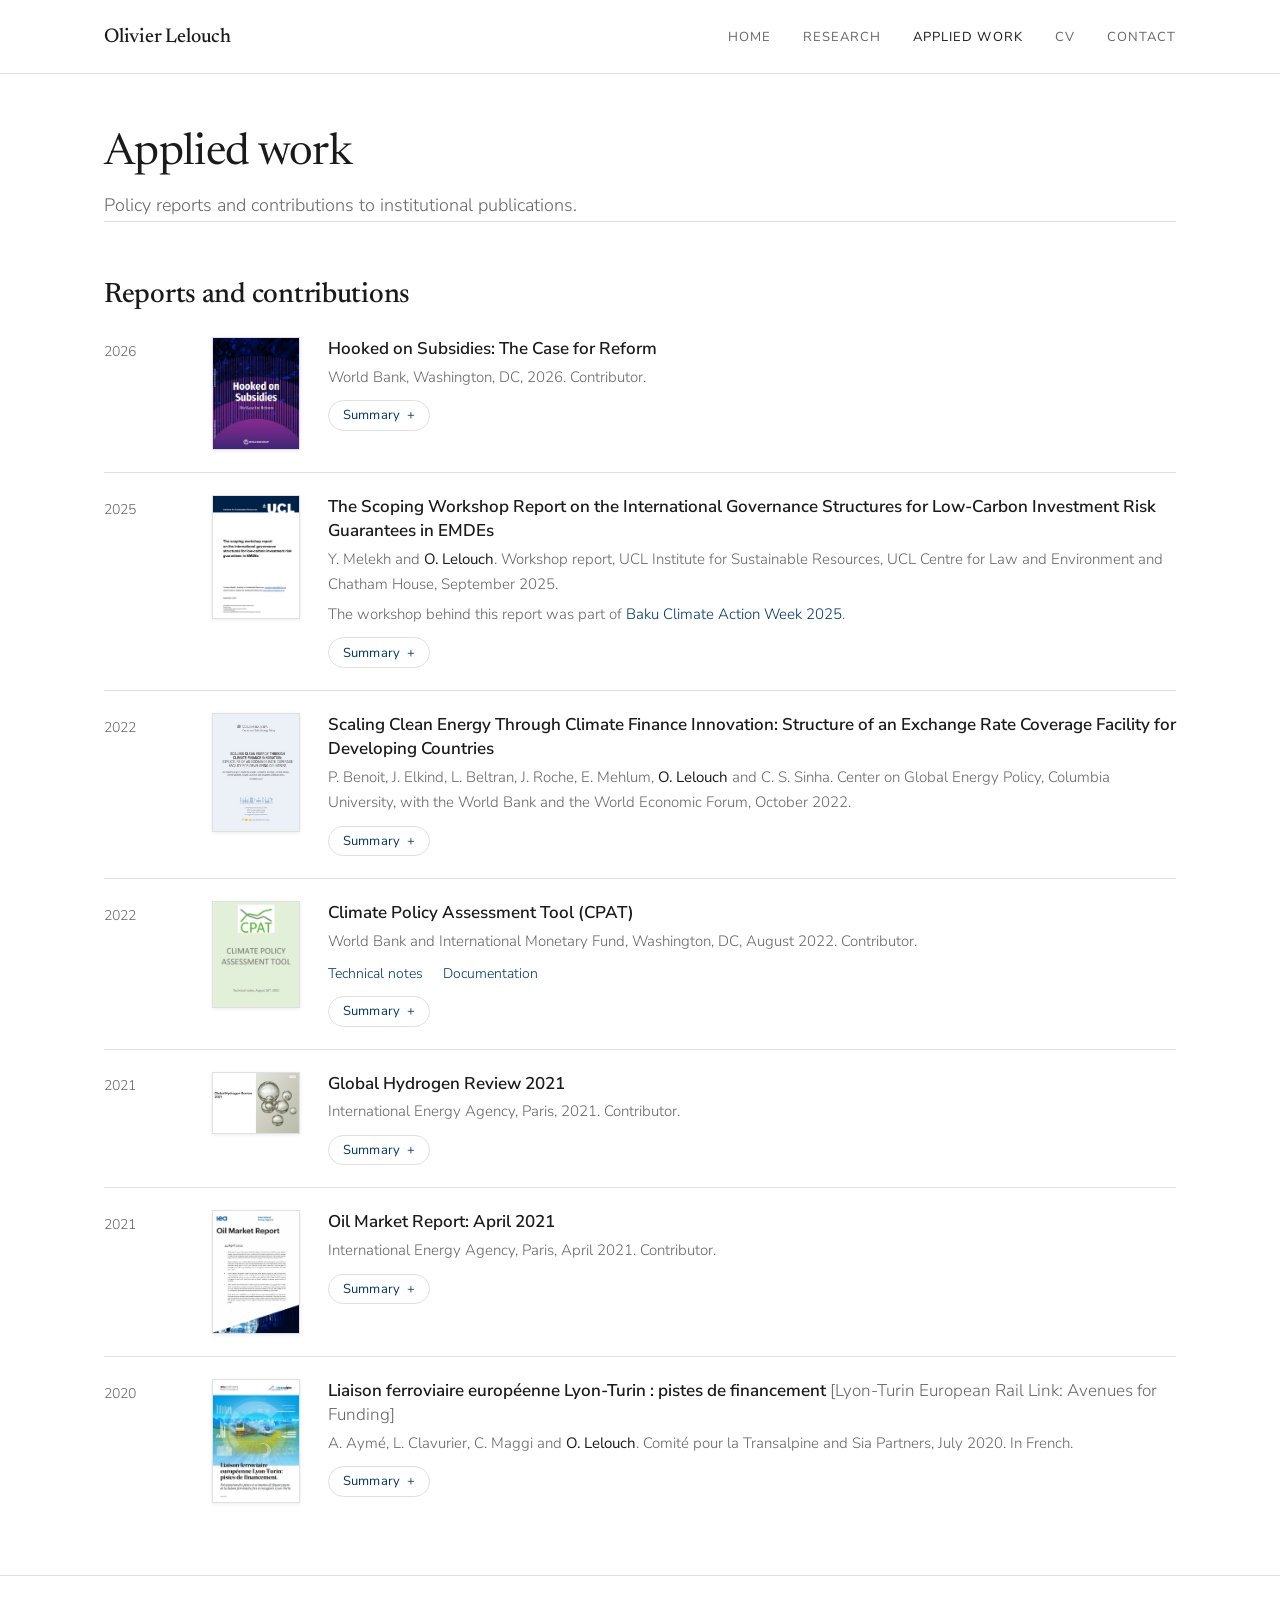
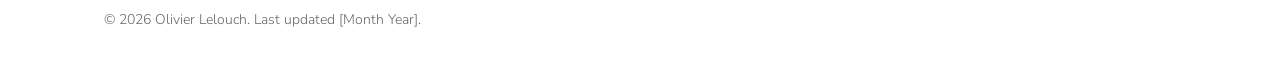
==== applied-work.html @ 40e65eb9 "Point CPAT entry to IMF page and credit World Bank and IMF Co-Authored-By: Claude Opus 5.5 (1M conte" ====
<!doctype html>
<html lang="en">
<head>
<meta charset="utf-8">
<meta name="viewport" content="width=device-width, initial-scale=1">
<title>Applied work, Olivier Lelouch</title>
<meta name="description" content="Olivier Lelouch, economist. Applied work: policy reports and contributions to institutional publications.">
<link rel="preconnect" href="https://fonts.googleapis.com">
<link rel="preconnect" href="https://fonts.gstatic.com" crossorigin>
<link rel="stylesheet" href="https://fonts.googleapis.com/css2?family=Nunito+Sans:wght@300;400;600&family=Newsreader:opsz,wght@6..72,400;6..72,500&display=swap">
<link rel="stylesheet" href="style.css">
</head>
<body class="wide">

<div class="nav-sentinel"></div>
<header class="nav">
  <div class="frame">
    <a class="wordmark" href="index.html">Olivier Lelouch</a>
    <nav aria-label="Main">
      <a href="index.html">Home</a>
      <a href="research.html">Research</a>
      <a href="applied-work.html" aria-current="page">Applied work</a>
      <a href="cv.html">CV</a>
      <a href="index.html#contact">Contact</a>
    </nav>
  </div>
</header>

<main>
  <div class="frame">
    <div class="page-head col">
      <h1>Applied work</h1>
      <p class="lede">Policy reports and contributions to institutional publications.</p>
    </div>

    <section class="block">
      <div class="col">
        <h2>Reports and contributions</h2>
        <ul class="pubs with-covers">
          <li>
            <span class="pub-year">2026</span>
            <a class="pub-cover" href="https://documents1.worldbank.org/curated/en/099032626103039700/pdf/P181180-e35c998f-b657-49c8-843a-c7e319f81106.pdf" target="_blank" rel="noopener" tabindex="-1" aria-hidden="true"><img src="assets/covers/wb-subsidies-2026.jpg" alt="" loading="lazy"></a>
            <div class="pub-body">
              <h3><a href="https://documents1.worldbank.org/curated/en/099032626103039700/pdf/P181180-e35c998f-b657-49c8-843a-c7e319f81106.pdf" target="_blank" rel="noopener">Hooked on Subsidies: The Case for Reform</a></h3>
              <p class="pub-meta">World Bank, Washington, DC, 2026. Contributor.</p>
              <details class="pub-more"><summary>Summary</summary><p class="pub-summary">Shows that emerging market and developing economies spend heavily on subsidies, often more than on health and education combined, while most subsidies miss their intended objectives. It argues that full accounting of subsidies, systematic cost-benefit assessment and attention to the political economy of reform can free up fiscal space and improve outcomes through better targeting and design.</p></details>
            </div>
          </li>
          <li>
            <span class="pub-year">2025</span>
            <a class="pub-cover" href="https://www.ucl.ac.uk/bartlett/sites/bartlett/files/2025-09/Scoping%20workshop%20report%20-%20low%20carbon%20guarantees%20in%20EMDEs%202.0%20copy.pdf" target="_blank" rel="noopener" tabindex="-1" aria-hidden="true"><img src="assets/covers/ucl-guarantees-2025.jpg" alt="" loading="lazy"></a>
            <div class="pub-body">
              <h3><a href="https://www.ucl.ac.uk/bartlett/sites/bartlett/files/2025-09/Scoping%20workshop%20report%20-%20low%20carbon%20guarantees%20in%20EMDEs%202.0%20copy.pdf" target="_blank" rel="noopener">The Scoping Workshop Report on the International Governance Structures for Low-Carbon Investment Risk Guarantees in EMDEs</a></h3>
              <p class="pub-meta">Y. Melekh and <span class="me">O. Lelouch</span>. Workshop report, UCL Institute for Sustainable Resources, UCL Centre for Law and Environment and Chatham House, September 2025.</p>
              <p class="pub-meta">The workshop behind this report was part of <a href="https://bakuclimateactionweek.org/event-details/day-3-3-thematic-high-level-roundtables/" target="_blank" rel="noopener">Baku Climate Action Week 2025</a>.</p>
              <details class="pub-more"><summary>Summary</summary><p class="pub-summary">Draws on a scoping workshop to examine how risk guarantees could scale up low-carbon investment in emerging and developing economies. It finds that their effectiveness depends less on financial engineering than on governance: regulatory fragmentation, supervisory practice and geopolitical constraints. It closes with open research questions, including how guarantees could become a liquid asset class that mobilises private capital rather than only protecting investors.</p></details>
            </div>
          </li>
          <li>
            <span class="pub-year">2022</span>
            <a class="pub-cover" href="https://www.energypolicy.columbia.edu/wp-content/uploads/2022/10/ECRF_111022.pdf" target="_blank" rel="noopener" tabindex="-1" aria-hidden="true"><img src="assets/covers/cgep-ercf-2022.jpg" alt="" loading="lazy"></a>
            <div class="pub-body">
              <h3><a href="https://www.energypolicy.columbia.edu/wp-content/uploads/2022/10/ECRF_111022.pdf" target="_blank" rel="noopener">Scaling Clean Energy Through Climate Finance Innovation: Structure of an Exchange Rate Coverage Facility for Developing Countries</a></h3>
              <p class="pub-meta">P. Benoit, J. Elkind, L. Beltran, J. Roche, E. Mehlum, <span class="me">O. Lelouch</span> and C. S. Sinha. Center on Global Energy Policy, Columbia University, with the World Bank and the World Economic Forum, October 2022.</p>
              <details class="pub-more"><summary>Summary</summary><p class="pub-summary">Proposes an Exchange Rate Coverage Facility that would guarantee international lenders against losses from local-currency depreciation, a major barrier to foreign finance for clean energy in developing countries. The facility would be funded by monetised carbon credits, multilateral development banks and philanthropic and private capital, lowering the cost of capital without adding to host governments&rsquo; fiscal burden.</p></details>
            </div>
          </li>
          <li>
            <span class="pub-year">2022</span>
            <a class="pub-cover" href="https://www.imf.org/en/topics/climate-change/cpat" target="_blank" rel="noopener" tabindex="-1" aria-hidden="true"><img src="assets/covers/cpat-2022.jpg" alt="" loading="lazy"></a>
            <div class="pub-body">
              <h3><a href="https://www.imf.org/en/topics/climate-change/cpat" target="_blank" rel="noopener">Climate Policy Assessment Tool (CPAT)</a></h3>
              <p class="pub-meta">World Bank and International Monetary Fund, Washington, DC, August 2022. Contributor.</p>
              <p class="pub-links"><a href="https://documents1.worldbank.org/curated/en/099062323105023013/pdf/P1703010ca4b8603e0886b06871f37b87b3.pdf" target="_blank" rel="noopener">Technical notes</a><a href="https://cpmodel.github.io/cpat_public/" target="_blank" rel="noopener">Documentation</a></p>
              <details class="pub-more"><summary>Summary</summary><p class="pub-summary">Documents the methodology of the Climate Policy Assessment Tool, a spreadsheet-based model covering more than 150 countries that estimates how carbon pricing, fossil fuel subsidy reform and related measures affect emissions, fiscal revenues and the wider economy. Beyond mitigation, it brings together the distributional effects on households, the health benefits of lower air pollution and transport co-benefits, so that policymakers can compare the trade-offs between policy options quickly.</p></details>
            </div>
          </li>
          <li>
            <span class="pub-year">2021</span>
            <a class="pub-cover" href="https://iea.blob.core.windows.net/assets/3a2ed84c-9ea0-458c-9421-d166a9510bc0/GlobalHydrogenReview2021.pdf" target="_blank" rel="noopener" tabindex="-1" aria-hidden="true"><img src="assets/covers/iea-hydrogen-2021.jpg" alt="" loading="lazy"></a>
            <div class="pub-body">
              <h3><a href="https://iea.blob.core.windows.net/assets/3a2ed84c-9ea0-458c-9421-d166a9510bc0/GlobalHydrogenReview2021.pdf" target="_blank" rel="noopener">Global Hydrogen Review 2021</a></h3>
              <p class="pub-meta">International Energy Agency, Paris, 2021. Contributor.</p>
              <details class="pub-more"><summary>Summary</summary><p class="pub-summary">The IEA&rsquo;s first annual review of hydrogen production, demand, policy and investment worldwide. It tracks progress against net-zero pathways and identifies the areas where policy action is most needed to accelerate deployment.</p></details>
            </div>
          </li>
          <li>
            <span class="pub-year">2021</span>
            <a class="pub-cover" href="https://iea.blob.core.windows.net/assets/94b50b76-3dea-4972-96d3-993b22ff6fc3/1.April_2021_Oil_Market_Report.pdf" target="_blank" rel="noopener" tabindex="-1" aria-hidden="true"><img src="assets/covers/iea-omr-2021-04.jpg" alt="" loading="lazy"></a>
            <div class="pub-body">
              <h3><a href="https://iea.blob.core.windows.net/assets/94b50b76-3dea-4972-96d3-993b22ff6fc3/1.April_2021_Oil_Market_Report.pdf" target="_blank" rel="noopener">Oil Market Report: April 2021</a></h3>
              <p class="pub-meta">International Energy Agency, Paris, April 2021. Contributor.</p>
              <details class="pub-more"><summary>Summary</summary><p class="pub-summary">The IEA&rsquo;s monthly assessment of global oil supply, demand, stocks and prices. This edition forecast a strong rebound in oil demand in 2021 as economies recovered from Covid-19, alongside the OPEC+ decision to raise output gradually.</p></details>
            </div>
          </li>
          <li>
            <span class="pub-year">2020</span>
            <a class="pub-cover" href="https://drive.google.com/file/d/1aZxIZb4jgpCKzFnvpOoNY2iLIz_jgbqg/view" target="_blank" rel="noopener" tabindex="-1" aria-hidden="true"><img src="assets/covers/lyon-turin-2020.jpg" alt="" loading="lazy"></a>
            <div class="pub-body">
              <h3><a href="https://drive.google.com/file/d/1aZxIZb4jgpCKzFnvpOoNY2iLIz_jgbqg/view" target="_blank" rel="noopener">Liaison ferroviaire europ&eacute;enne Lyon-Turin&nbsp;: pistes de financement</a> <span class="pub-trans">[Lyon-Turin European Rail Link: Avenues for Funding]</span></h3>
              <p class="pub-meta">A. Aym&eacute;, L. Clavurier, C. Maggi and <span class="me">O. Lelouch</span>. Comit&eacute; pour la Transalpine and Sia Partners, July 2020. In French.</p>
              <details class="pub-more"><summary>Summary</summary><p class="pub-summary">Makes the case for the Lyon-Turin freight and passenger rail link as a priority low-carbon infrastructure project for the post-Covid recovery, in line with the European Green Deal. It reviews the agreed and potential sources of funding: EU funds, contributions from the French state and local authorities, the Eurovignette directive and similar mechanisms, and borrowing from the European Investment Bank through loans or project bonds. From these it builds three financing scenarios, each limiting the call on the French state budget to around &euro;200 million a year, or &euro;4&ndash;6 billion in total.</p></details>
            </div>
          </li>
        </ul>
      </div>
    </section>
  </div>
</main>

<footer class="footer">
  <div class="frame">© 2026 Olivier Lelouch. Last updated [Month Year].</div>
</footer>

<script src="site.js"></script>
</body>
</html>
---- style.css ----
/* ── Tokens ── */
:root {
  --bg: #ffffff;
  --fg: #1a1a1a;
  --muted: #666666;
  --rule: #e0e0e0;
  --navy: #003863;
  --link: #003863;
  --serif: "Newsreader", Georgia, "Times New Roman", serif;
  --sans: "Nunito Sans", "Avenir Next", Avenir, "Helvetica Neue", Arial, sans-serif;
  color-scheme: light;
}

* { box-sizing: border-box; }
html {
  -webkit-text-size-adjust: 100%;
  scroll-behavior: smooth;
  /* keeps anchor targets clear of the sticky ribbon */
  scroll-padding-top: 6rem;
}
body {
  margin: 0;
  background: var(--bg);
  color: var(--fg);
  font-family: var(--sans);
  font-size: 1.0625rem;
  font-weight: 300;
  line-height: 1.7;
  -webkit-font-smoothing: antialiased;
}
a { color: var(--link); text-decoration: none; }
a:hover { text-decoration: underline; text-underline-offset: 2px; }
a:focus-visible { outline: 2px solid var(--link); outline-offset: 2px; }

/* Outer page frame and inner text column */
.frame { max-width: 71rem; margin: 0 auto; padding-inline: 2rem; }
.col { max-width: 50rem; }
/* Research and Policy lists use the full frame width */
.wide .col { max-width: none; }

/* ── Navigation ribbon ── */
.nav {
  position: sticky;
  top: 0;
  z-index: 20;
  background: var(--bg);
  border-bottom: 1px solid var(--rule);
  transition: box-shadow 0.3s ease;
}
.nav.scrolled { box-shadow: 0 2px 16px rgba(0, 0, 0, 0.09); }
/* sentinel sits above the ribbon; when it scrolls out, the shadow comes in */
.nav-sentinel { height: 1px; }
.nav .frame {
  display: flex;
  flex-wrap: wrap;
  align-items: center;
  justify-content: space-between;
  gap: 0.5rem 2rem;
  min-height: 4.5rem;
  padding-block: 1rem;
}
.wordmark {
  font-family: var(--serif);
  font-size: 1.25rem;
  font-weight: 500;
  color: var(--fg);
  letter-spacing: -0.01em;
}
.wordmark:hover { text-decoration: none; }
.nav nav {
  display: flex;
  flex-wrap: wrap;
  gap: 0.4rem 2rem;
  font-size: 0.8125rem;
  font-weight: 400;
  text-transform: uppercase;
  letter-spacing: 0.08em;
}
.nav nav a { color: var(--muted); }
.nav nav a:hover { color: var(--fg); text-decoration: none; }
.nav nav a[aria-current="page"] { color: var(--fg); }

/* ── Hero ribbon ── */
/* Dark band matched to the headshot's own background (measured rgb(4,4,4))
   across the photo column, turning navy only to the right of him, so the photo
   has no visible edge. Photo cropped to 1043x818 (headroom off the top, lower
   torso off the bottom), so cover trims the sides, not his shoulders. */
.ribbon {
  background: linear-gradient(100deg, #040404 0%, #050709 41%, #0a1826 60%, #10273b 82%, #153150 100%);
  color: #ffffff;
  overflow: hidden;
}
.ribbon-inner {
  display: grid;
  grid-template-columns: 26rem 1fr;
  gap: 0 3rem;
  align-items: end;
  min-height: 22rem;
}
.ribbon-photo {
  align-self: stretch;
  display: flex;
  align-items: flex-end;
  min-height: 0;
}
.ribbon-photo img {
  width: 100%;
  height: 100%;
  object-fit: cover;
  object-position: center bottom;
  display: block;
}

.ribbon-text {
  min-width: 0;
  align-self: center;
  padding-block: 2.75rem;
}
.ribbon-text h1 {
  font-family: var(--serif);
  font-size: 3.5rem;
  font-weight: 500;
  line-height: 1.06;
  letter-spacing: -0.015em;
  margin: 0 0 0.9rem;
  color: #ffffff;
  text-wrap: balance;
}
.ribbon-text .title {
  font-size: 1.0625rem;
  line-height: 1.5;
  color: #a7b4c3;
  margin: 0 0 1.25rem;
}
/* the one link in the band needs a lighter blue than the navy used on white */
.ribbon-text .title a { color: #94c3ea; }
.ribbon-text .blurb {
  font-size: 1.0625rem;
  line-height: 1.6;
  color: #d6dde5;
  margin: 0;
  max-width: 34rem;
}

.cta {
  display: flex;
  flex-wrap: wrap;
  align-items: center;
  gap: 1.5rem;
  margin-top: 1.75rem;
}
.icon-link {
  display: inline-flex;
  align-items: center;
  gap: 0.6rem;
  color: #d6dde5;
  font-size: 0.9375rem;
}
.icon-link:hover { color: #ffffff; text-decoration: none; }
.icon-link .icon {
  flex: none;
  width: 2rem;
  height: 2rem;
  border-radius: 50%;
  background: #ffffff;
  display: inline-flex;
  align-items: center;
  justify-content: center;
}
.icon-link .icon svg { width: 1rem; height: 1rem; fill: #10273b; display: block; }

/* ── Sections ── */
section.block {
  border-top: 1px solid var(--rule);
  padding-block: 3.5rem;
}
section.block:last-of-type { padding-bottom: 4.5rem; }
h2 {
  font-family: var(--serif);
  font-size: 1.75rem;
  font-weight: 500;
  line-height: 1.25;
  letter-spacing: -0.01em;
  margin: 0 0 1.5rem;
  text-wrap: balance;
}
h3 { font-size: 1.0625rem; font-weight: 600; margin: 0; line-height: 1.4; }
p { margin: 0 0 1.125rem; }
p:last-child { margin-bottom: 0; }
.placeholder { color: var(--muted); font-style: italic; }

/* Expertise — plain stacked lines, no bullets */
.expertise { list-style: none; margin: 0; padding: 0; }
.expertise li {
  border-bottom: 1px solid var(--rule);
  padding-block: 0.875rem;
  font-size: 1.0625rem;
}
.expertise li:first-child { padding-top: 0; }
.expertise li:last-child { border-bottom: none; }

/* Publications — year label left, title and meta right */
.pubs { list-style: none; margin: 0; padding: 0; }
.pubs li {
  display: grid;
  grid-template-columns: 5rem 1fr;
  gap: 0 1.75rem;
  border-bottom: 1px solid var(--rule);
  padding-block: 1.375rem;
}
.pubs li:first-child { padding-top: 0; }
.pubs li:last-child { border-bottom: none; padding-bottom: 0; }
.pub-year {
  font-size: 0.875rem;
  color: var(--muted);
  font-variant-numeric: tabular-nums;
  padding-top: 0.2em;
}
.pub-body { min-width: 0; }
.pub-body h3 a { color: var(--fg); }
.pub-body h3 a:hover { color: var(--link); }
.pub-meta { color: var(--muted); font-size: 0.9375rem; margin: 0.25rem 0 0; }
.pub-links {
  display: flex;
  flex-wrap: wrap;
  gap: 0.25rem 1.25rem;
  font-size: 0.875rem;
  margin: 0.5rem 0 0;
}
.pub-meta .me { color: var(--fg); font-weight: 400; }
.pub-summary { margin: 0.625rem 0 0; font-size: 0.9375rem; line-height: 1.6; }
.pubs.with-covers li { grid-template-columns: 5rem 5.5rem 1fr; }
.pub-cover { display: block; align-self: start; }
.pub-cover img {
  display: block;
  width: 100%;
  height: auto;
  border: 1px solid var(--rule);
  box-shadow: 0 1px 4px rgba(0, 0, 0, 0.08);
  transition: box-shadow 0.2s ease;
}
.pub-cover:hover img { box-shadow: 0 3px 12px rgba(0, 0, 0, 0.16); }
.pub-cover-missing {
  aspect-ratio: 1 / 1.414;
  border: 1px dashed var(--rule);
  display: flex;
  align-items: center;
  justify-content: center;
  font-size: 0.75rem;
}
.pub-trans { font-weight: 300; color: var(--muted); }
.pub-body details { margin-top: 0.5rem; }
.pub-body summary { cursor: pointer; color: var(--link); font-size: 0.875rem; }
.pub-body details p { margin: 0.625rem 0 0; font-size: 0.9375rem; }

/* Named people (PhD supervisors) — side by side, no card chrome */
.people {
  list-style: none;
  margin: 0;
  padding: 0;
  display: grid;
  grid-template-columns: repeat(auto-fit, minmax(16rem, 1fr));
  gap: 1.5rem 3rem;
}
.people li {
  border-top: 1px solid var(--rule);
  padding-top: 1rem;
}
.people h3 {
  font-family: var(--serif);
  font-size: 1.25rem;
  font-weight: 500;
  letter-spacing: -0.01em;
}
.person-role {
  margin: 0.25rem 0 0;
  font-size: 0.9375rem;
  color: var(--muted);
}
.person-links {
  margin: 0.5rem 0 0;
  font-size: 0.9375rem;
  color: var(--muted);
}

/* Dated entries (teaching, CV) — the label column takes a term as well as a year */
.entries { list-style: none; margin: 0; padding: 0; }
.entries li {
  display: grid;
  grid-template-columns: 8rem 1fr;
  gap: 0 1.75rem;
  border-bottom: 1px solid var(--rule);
  padding-block: 1.125rem;
}
.entries li:first-child { padding-top: 0; }
.entries li:last-child { border-bottom: none; padding-bottom: 0; }
.entry-year {
  font-size: 0.875rem;
  color: var(--muted);
  font-variant-numeric: tabular-nums;
  padding-top: 0.15em;
}
.entry-body { min-width: 0; }
.entry-body .where { color: var(--muted); font-size: 0.9375rem; margin: 0.2rem 0 0; }

/* Contact facts */
.facts {
  display: grid;
  grid-template-columns: max-content 1fr;
  gap: 0.5rem 2rem;
  margin: 0;
  font-size: 1.0625rem;
}
.facts dt {
  font-size: 0.8125rem;
  font-weight: 400;
  text-transform: uppercase;
  letter-spacing: 0.06em;
  color: var(--muted);
  padding-top: 0.3em;
}
.facts dd { margin: 0; overflow-wrap: anywhere; }

/* Inner page heading */
.page-head { padding-block: 3.5rem 0; }
.page-head h1 {
  font-family: var(--serif);
  font-size: 2.75rem;
  font-weight: 400;
  line-height: 1.1;
  letter-spacing: -0.015em;
  margin: 0 0 0.75rem;
}
.page-head .lede { font-size: 1.125rem; color: var(--muted); margin: 0; }

/* ── Footer ── */
.footer {
  border-top: 1px solid var(--rule);
  color: var(--muted);
  font-size: 0.875rem;
}
.footer .frame { padding-block: 2rem 3rem; }

/* ── Responsive ── */
@media (max-width: 60rem) {
  .ribbon-inner { grid-template-columns: 20rem 1fr; gap: 0 2rem; min-height: 19rem; }
  .ribbon-text h1 { font-size: 2.875rem; }
}
@media (max-width: 46rem) {
  .frame { padding-inline: 1.5rem; }
  .ribbon-inner {
    grid-template-columns: 1fr;
    gap: 0;
    min-height: 0;
  }
  /* show the whole portrait rather than cropping it */
  .ribbon-photo { height: auto; justify-content: center; padding-top: 2rem; }
  .ribbon-photo img { width: auto; max-width: 21rem; height: auto; }
  .ribbon-text { padding-block: 1.5rem 3rem; }
  .ribbon-text h1 { font-size: 2.375rem; }
  section.block { padding-block: 2.75rem; }
  h2 { font-size: 1.5rem; }
  .page-head h1 { font-size: 2.125rem; }
  .pubs li, .entries li, .pubs.with-covers li { grid-template-columns: 1fr; gap: 0.35rem; }
  .pub-cover { width: 6rem; margin-block: 0.25rem 0.5rem; }
  .pub-year, .entry-year { padding-top: 0; }
  .facts { grid-template-columns: 1fr; gap: 0.15rem; }
  .facts dt { padding-top: 0.75rem; }
}
@media (max-width: 28rem) {
  .ribbon-text h1 { font-size: 2rem; }
}

@media (prefers-reduced-motion: reduce) {
  html { scroll-behavior: auto; }
  .nav, .button { transition: none; }
}

/* "Summary" toggle under each Research / Applied work entry */
.pub-body details.pub-more { margin-top: 0.625rem; }
.pub-more summary {
  display: inline-flex;
  align-items: center;
  gap: 0.4rem;
  list-style: none;
  border: 1px solid var(--rule);
  border-radius: 999px;
  padding: 0.2rem 0.85rem;
  font-size: 0.8125rem;
  font-weight: 400;
  letter-spacing: 0.02em;
  color: var(--link);
  user-select: none;
}
.pub-more summary::-webkit-details-marker { display: none; }
.pub-more summary::after { content: "+"; }
.pub-more[open] summary::after { content: "\2013"; }
.pub-more summary:hover { border-color: var(--link); }
.pub-more .pub-summary { margin-top: 0.625rem; }
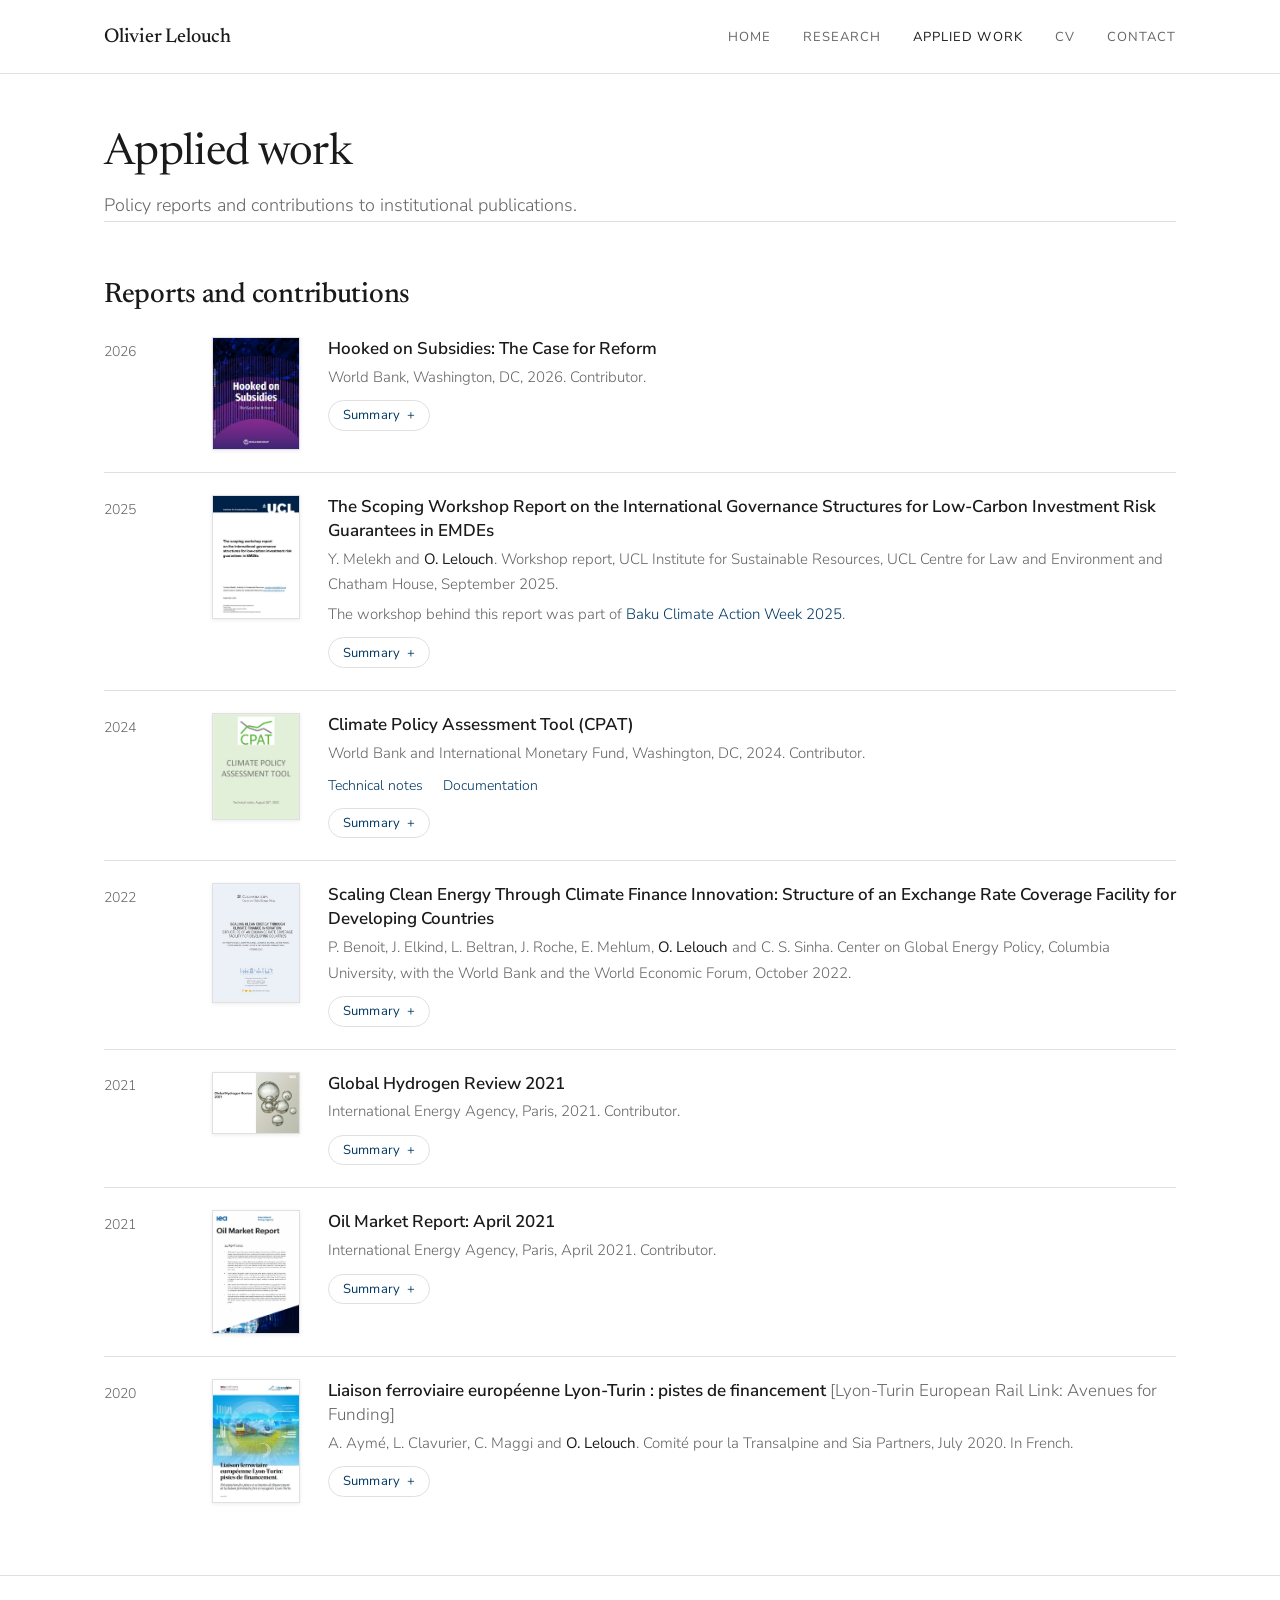
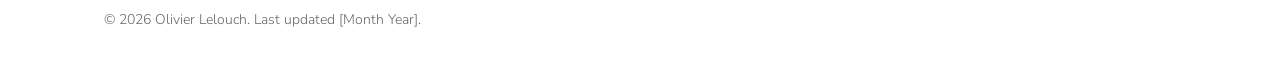
==== commit e1a2aaa6: "Date CPAT entry 2024 and move it up Co-Authored-By: Claude Opus 5.5 (1M context) <noreply@anthropic." ====
--- a/applied-work.html
+++ b/applied-work.html
@@ -57,22 +57,22 @@
             </div>
           </li>
           <li>
+            <span class="pub-year">2024</span>
+            <a class="pub-cover" href="https://www.imf.org/en/topics/climate-change/cpat" target="_blank" rel="noopener" tabindex="-1" aria-hidden="true"><img src="assets/covers/cpat-2022.jpg" alt="" loading="lazy"></a>
+            <div class="pub-body">
+              <h3><a href="https://www.imf.org/en/topics/climate-change/cpat" target="_blank" rel="noopener">Climate Policy Assessment Tool (CPAT)</a></h3>
+              <p class="pub-meta">World Bank and International Monetary Fund, Washington, DC, 2024. Contributor.</p>
+              <p class="pub-links"><a href="https://documents1.worldbank.org/curated/en/099062323105023013/pdf/P1703010ca4b8603e0886b06871f37b87b3.pdf" target="_blank" rel="noopener">Technical notes</a><a href="https://cpmodel.github.io/cpat_public/" target="_blank" rel="noopener">Documentation</a></p>
+              <details class="pub-more"><summary>Summary</summary><p class="pub-summary">Documents the methodology of the Climate Policy Assessment Tool, a spreadsheet-based model covering more than 150 countries that estimates how carbon pricing, fossil fuel subsidy reform and related measures affect emissions, fiscal revenues and the wider economy. Beyond mitigation, it brings together the distributional effects on households, the health benefits of lower air pollution and transport co-benefits, so that policymakers can compare the trade-offs between policy options quickly.</p></details>
+            </div>
+          </li>
+          <li>
             <span class="pub-year">2022</span>
             <a class="pub-cover" href="https://www.energypolicy.columbia.edu/wp-content/uploads/2022/10/ECRF_111022.pdf" target="_blank" rel="noopener" tabindex="-1" aria-hidden="true"><img src="assets/covers/cgep-ercf-2022.jpg" alt="" loading="lazy"></a>
             <div class="pub-body">
               <h3><a href="https://www.energypolicy.columbia.edu/wp-content/uploads/2022/10/ECRF_111022.pdf" target="_blank" rel="noopener">Scaling Clean Energy Through Climate Finance Innovation: Structure of an Exchange Rate Coverage Facility for Developing Countries</a></h3>
               <p class="pub-meta">P. Benoit, J. Elkind, L. Beltran, J. Roche, E. Mehlum, <span class="me">O. Lelouch</span> and C. S. Sinha. Center on Global Energy Policy, Columbia University, with the World Bank and the World Economic Forum, October 2022.</p>
               <details class="pub-more"><summary>Summary</summary><p class="pub-summary">Proposes an Exchange Rate Coverage Facility that would guarantee international lenders against losses from local-currency depreciation, a major barrier to foreign finance for clean energy in developing countries. The facility would be funded by monetised carbon credits, multilateral development banks and philanthropic and private capital, lowering the cost of capital without adding to host governments&rsquo; fiscal burden.</p></details>
-            </div>
-          </li>
-          <li>
-            <span class="pub-year">2022</span>
-            <a class="pub-cover" href="https://www.imf.org/en/topics/climate-change/cpat" target="_blank" rel="noopener" tabindex="-1" aria-hidden="true"><img src="assets/covers/cpat-2022.jpg" alt="" loading="lazy"></a>
-            <div class="pub-body">
-              <h3><a href="https://www.imf.org/en/topics/climate-change/cpat" target="_blank" rel="noopener">Climate Policy Assessment Tool (CPAT)</a></h3>
-              <p class="pub-meta">World Bank and International Monetary Fund, Washington, DC, August 2022. Contributor.</p>
-              <p class="pub-links"><a href="https://documents1.worldbank.org/curated/en/099062323105023013/pdf/P1703010ca4b8603e0886b06871f37b87b3.pdf" target="_blank" rel="noopener">Technical notes</a><a href="https://cpmodel.github.io/cpat_public/" target="_blank" rel="noopener">Documentation</a></p>
-              <details class="pub-more"><summary>Summary</summary><p class="pub-summary">Documents the methodology of the Climate Policy Assessment Tool, a spreadsheet-based model covering more than 150 countries that estimates how carbon pricing, fossil fuel subsidy reform and related measures affect emissions, fiscal revenues and the wider economy. Beyond mitigation, it brings together the distributional effects on households, the health benefits of lower air pollution and transport co-benefits, so that policymakers can compare the trade-offs between policy options quickly.</p></details>
             </div>
           </li>
           <li>
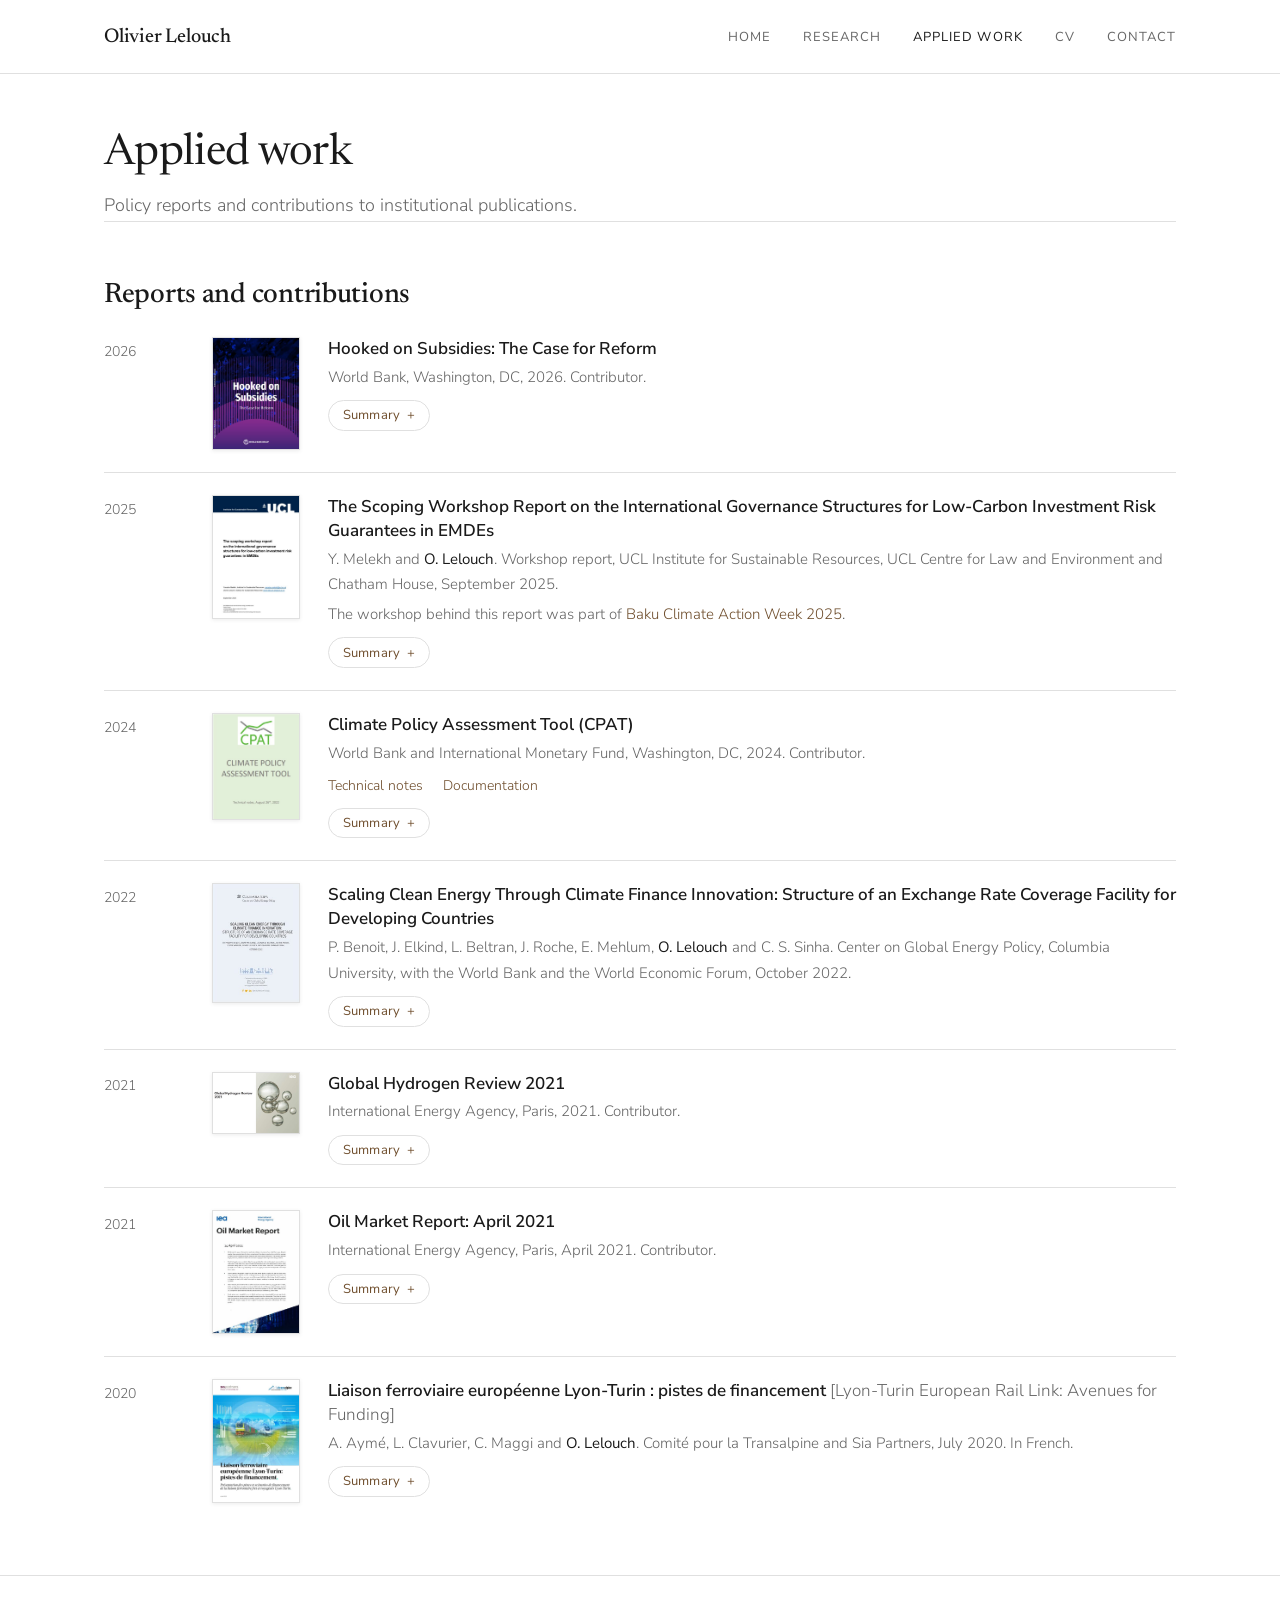
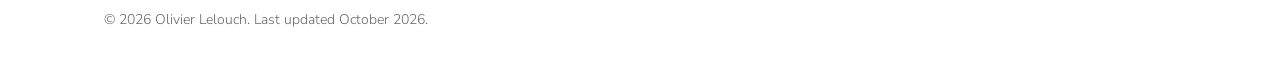
==== commit 403a0e0e: "Pre-launch tidy-up: footer dates, IEA division name, page descriptions Fill the footer's last-update" ====
--- a/applied-work.html
+++ b/applied-work.html
@@ -109,7 +109,7 @@
 </main>
 
 <footer class="footer">
-  <div class="frame">© 2026 Olivier Lelouch. Last updated [Month Year].</div>
+  <div class="frame">© 2026 Olivier Lelouch. Last updated October 2026.</div>
 </footer>
 
 <script src="site.js"></script>
--- a/style.css
+++ b/style.css
@@ -4,8 +4,9 @@
   --fg: #1a1a1a;
   --muted: #666666;
   --rule: #e0e0e0;
-  --navy: #003863;
-  --link: #003863;
+  /* Accent keyed to the suit in the hero photograph (sampled ~#ad8766, hue 28),
+     darkened until it clears 7:1 against white so links stay easy to read. */
+  --link: #6f4e2d;
   --serif: "Newsreader", Georgia, "Times New Roman", serif;
   --sans: "Nunito Sans", "Avenir Next", Avenir, "Helvetica Neue", Arial, sans-serif;
   color-scheme: light;
@@ -80,41 +81,55 @@
 .nav nav a:hover { color: var(--fg); text-decoration: none; }
 .nav nav a[aria-current="page"] { color: var(--fg); }
 
-/* ── Hero ribbon ── */
-/* Dark band matched to the headshot's own background (measured rgb(4,4,4))
-   across the photo column, turning navy only to the right of him, so the photo
-   has no visible edge. Photo cropped to 1043x818 (headroom off the top, lower
-   torso off the bottom), so cover trims the sides, not his shoulders. */
+/* ── Hero ── */
+/* The photograph is a wide scene (1792x592, about 3:1), so it fills the band
+   and the words sit over the lavender on the right. A scrim darkens only that
+   side and stays clear over him on the left. At a 1280px window the photo's
+   own proportions give about 423px against the band's 384px, so a strip of
+   lavender is trimmed off the bottom;
+   wider windows lose some of the bottom, never the top. */
 .ribbon {
-  background: linear-gradient(100deg, #040404 0%, #050709 41%, #0a1826 60%, #10273b 82%, #153150 100%);
+  position: relative;
+  isolation: isolate;
+  overflow: hidden;
+  background: #140e09;
   color: #ffffff;
-  overflow: hidden;
-}
-.ribbon-inner {
-  display: grid;
-  grid-template-columns: 26rem 1fr;
-  gap: 0 3rem;
-  align-items: end;
-  min-height: 22rem;
-}
-.ribbon-photo {
-  align-self: stretch;
-  display: flex;
-  align-items: flex-end;
-  min-height: 0;
-}
-.ribbon-photo img {
+}
+.ribbon-bg {
+  position: absolute;
+  inset: 0;
+  z-index: -2;
   width: 100%;
   height: 100%;
   object-fit: cover;
-  object-position: center bottom;
+  /* pinned to the top left: his hair touches the source's top edge and his
+     shoulder its left edge, so any trimming comes off the right or bottom */
+  object-position: left top;
   display: block;
 }
-
+.ribbon::after {
+  content: "";
+  position: absolute;
+  inset: 0;
+  z-index: -1;
+  background: linear-gradient(95deg,
+    rgba(26, 18, 11, 0) 0%,
+    rgba(26, 18, 11, 0.1) 32%,
+    rgba(26, 18, 11, 0.5) 50%,
+    rgba(26, 18, 11, 0.72) 70%,
+    rgba(26, 18, 11, 0.78) 100%);
+}
+.ribbon-inner {
+  display: grid;
+  grid-template-columns: 1fr minmax(0, 36rem);
+  align-items: center;
+  min-height: 24rem;
+}
 .ribbon-text {
+  grid-column: 2;
   min-width: 0;
-  align-self: center;
-  padding-block: 2.75rem;
+  padding-block: 2.5rem;
+  text-shadow: 0 1px 10px rgba(26, 18, 11, 0.5);
 }
 .ribbon-text h1 {
   font-family: var(--serif);
@@ -129,15 +144,16 @@
 .ribbon-text .title {
   font-size: 1.0625rem;
   line-height: 1.5;
-  color: #a7b4c3;
+  color: rgba(255, 255, 255, 0.86);
   margin: 0 0 1.25rem;
 }
-/* the one link in the band needs a lighter blue than the navy used on white */
-.ribbon-text .title a { color: #94c3ea; }
+/* the one link in the band: a light lavender, since the navy-on-white accent
+   would disappear against the photograph */
+.ribbon-text .title a { color: #e8cdaa; }
 .ribbon-text .blurb {
   font-size: 1.0625rem;
   line-height: 1.6;
-  color: #d6dde5;
+  color: rgba(255, 255, 255, 0.95);
   margin: 0;
   max-width: 34rem;
 }
@@ -153,7 +169,7 @@
   display: inline-flex;
   align-items: center;
   gap: 0.6rem;
-  color: #d6dde5;
+  color: rgba(255, 255, 255, 0.95);
   font-size: 0.9375rem;
 }
 .icon-link:hover { color: #ffffff; text-decoration: none; }
@@ -167,7 +183,7 @@
   align-items: center;
   justify-content: center;
 }
-.icon-link .icon svg { width: 1rem; height: 1rem; fill: #10273b; display: block; }
+.icon-link .icon svg { width: 1rem; height: 1rem; fill: var(--link); display: block; }
 
 /* ── Sections ── */
 section.block {
@@ -287,7 +303,7 @@
 .entries { list-style: none; margin: 0; padding: 0; }
 .entries li {
   display: grid;
-  grid-template-columns: 8rem 1fr;
+  grid-template-columns: 9.5rem 1fr;
   gap: 0 1.75rem;
   border-bottom: 1px solid var(--rule);
   padding-block: 1.125rem;
@@ -295,13 +311,30 @@
 .entries li:first-child { padding-top: 0; }
 .entries li:last-child { border-bottom: none; padding-bottom: 0; }
 .entry-year {
-  font-size: 0.875rem;
+  font-size: 1rem;
   color: var(--muted);
   font-variant-numeric: tabular-nums;
   padding-top: 0.15em;
 }
 .entry-body { min-width: 0; }
-.entry-body .where { color: var(--muted); font-size: 0.9375rem; margin: 0.2rem 0 0; }
+.entry-body h3 { font-size: 1.1875rem; }
+.entry-body .where { color: var(--muted); font-size: 1.0625rem; margin: 0.25rem 0 0; }
+/* short bullet points under a CV entry; they sit inside .entries li, so they
+   undo its grid, rule and padding */
+.entries .entry-notes { margin: 0.5rem 0 0; padding-left: 1.1rem; font-size: 1.0625rem; }
+.entries .entry-notes li { display: list-item; border: 0; padding: 0; margin: 0.2rem 0 0; }
+
+.button {
+  display: inline-block;
+  padding: 0.6rem 1.25rem;
+  border: 1px solid var(--link);
+  color: var(--link);
+  font-size: 0.875rem;
+  letter-spacing: 0.04em;
+  text-transform: uppercase;
+}
+.button:hover { background: var(--link); color: #ffffff; text-decoration: none; }
+.button.placeholder { border-color: var(--rule); color: var(--muted); font-style: italic; text-transform: none; letter-spacing: 0; cursor: default; }
 
 /* Contact facts */
 .facts {
@@ -343,20 +376,27 @@
 
 /* ── Responsive ── */
 @media (max-width: 60rem) {
-  .ribbon-inner { grid-template-columns: 20rem 1fr; gap: 0 2rem; min-height: 19rem; }
+  .ribbon-inner { grid-template-columns: 1fr minmax(0, 28rem); min-height: 20rem; }
   .ribbon-text h1 { font-size: 2.875rem; }
 }
 @media (max-width: 46rem) {
   .frame { padding-inline: 1.5rem; }
   .ribbon-inner {
     grid-template-columns: 1fr;
-    gap: 0;
-    min-height: 0;
+    align-items: end;
+    /* tall enough that the words sit under him rather than across his face;
+       below that height the text block rides up over it */
+    min-height: 33rem;
   }
-  /* show the whole portrait rather than cropping it */
-  .ribbon-photo { height: auto; justify-content: center; padding-top: 2rem; }
-  .ribbon-photo img { width: auto; max-width: 21rem; height: auto; }
-  .ribbon-text { padding-block: 1.5rem 3rem; }
+  .ribbon-text { grid-column: 1; padding-block: 2rem 2.5rem; }
+  /* no room beside him on a phone, so the scrim runs bottom-up instead */
+  .ribbon-bg { object-position: 7% center; }
+  .ribbon::after {
+    background: linear-gradient(180deg,
+      rgba(26, 18, 11, 0.15) 0%,
+      rgba(26, 18, 11, 0.5) 45%,
+      rgba(26, 18, 11, 0.84) 100%);
+  }
   .ribbon-text h1 { font-size: 2.375rem; }
   section.block { padding-block: 2.75rem; }
   h2 { font-size: 1.5rem; }
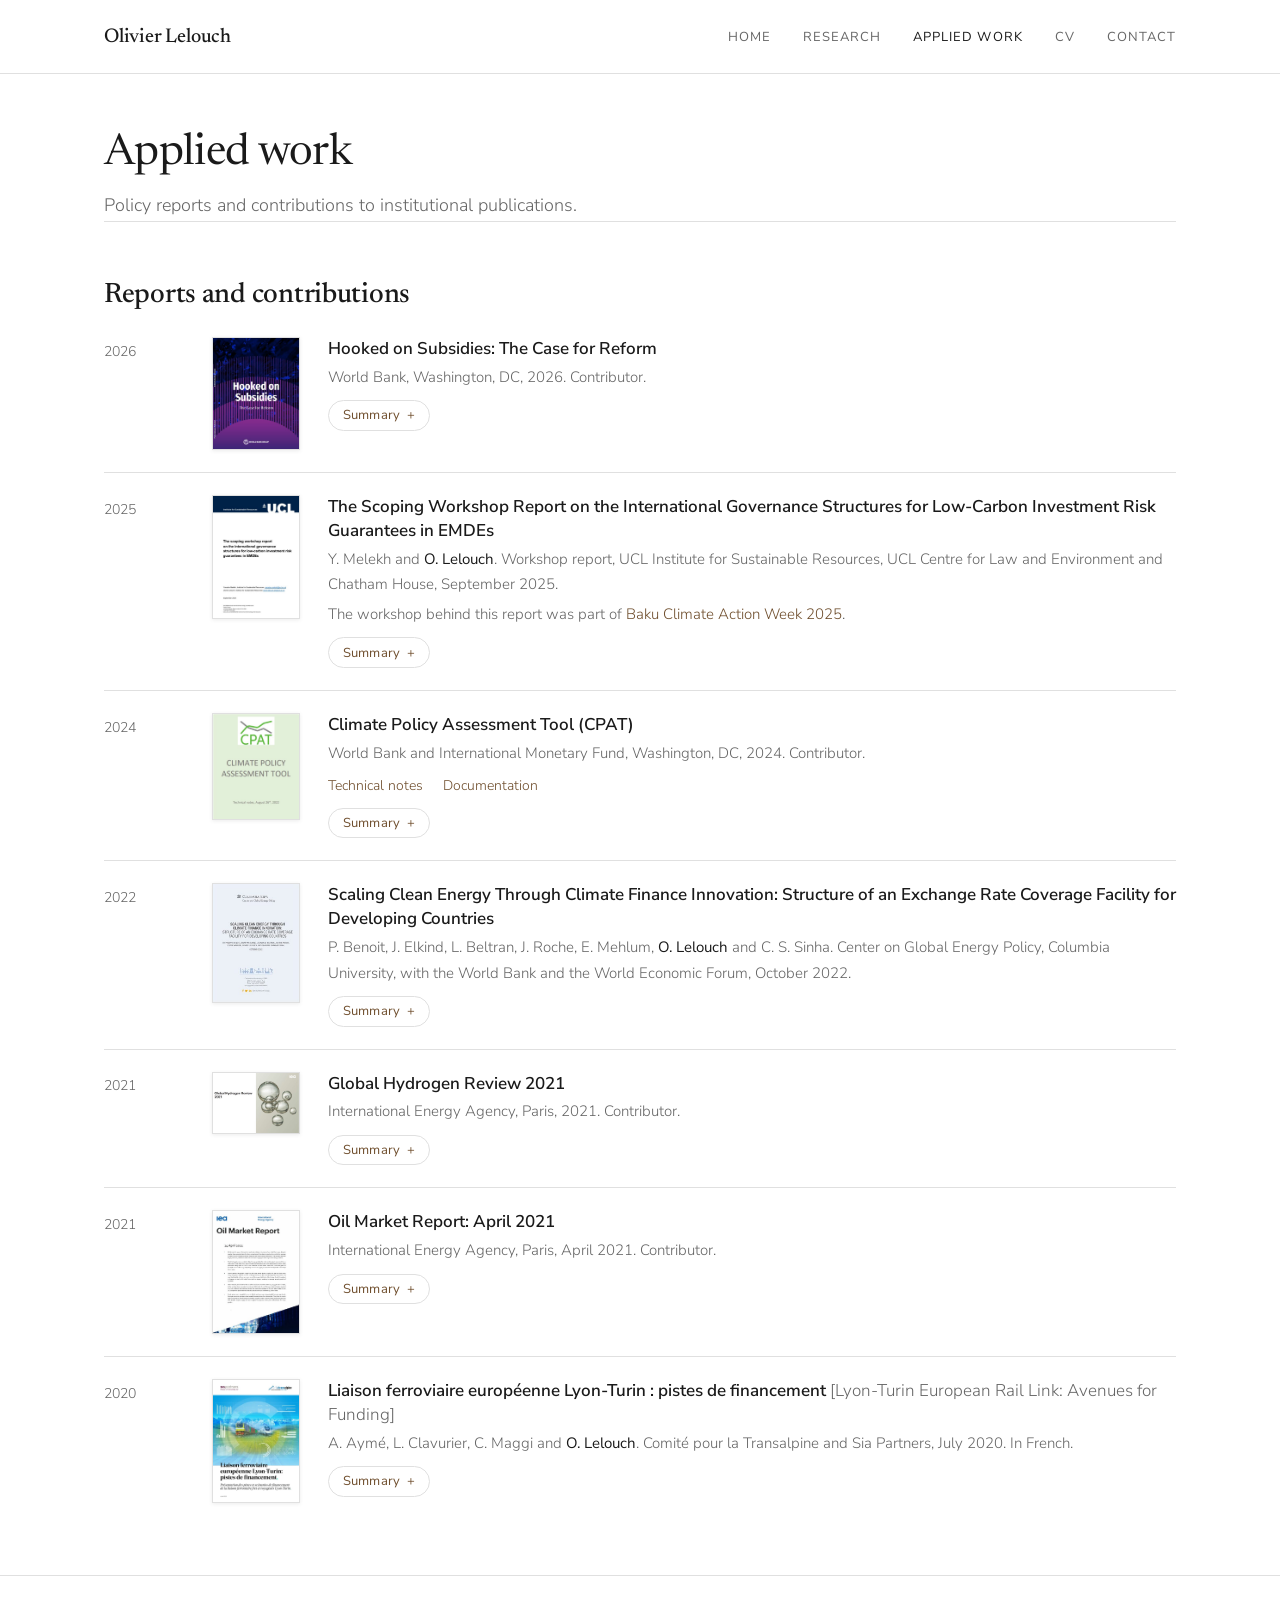
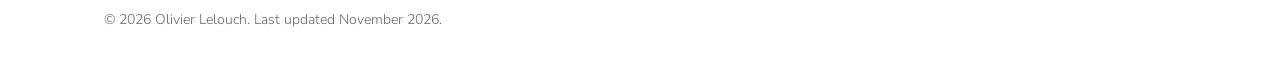
==== commit 93dc8709: "Reframe wording toward energy security Soften climate, energy transition and mitigation wording in t" ====
--- a/applied-work.html
+++ b/applied-work.html
@@ -5,6 +5,22 @@
 <meta name="viewport" content="width=device-width, initial-scale=1">
 <title>Applied work, Olivier Lelouch</title>
 <meta name="description" content="Olivier Lelouch, economist. Applied work: policy reports and contributions to institutional publications.">
+<link rel="canonical" href="https://olivierlelouch.github.io/applied-work.html">
+<meta name="author" content="Olivier Lelouch">
+<meta property="og:type" content="website">
+<meta property="og:site_name" content="Olivier Lelouch">
+<meta property="og:title" content="Applied work, Olivier Lelouch">
+<meta property="og:description" content="Olivier Lelouch, economist. Applied work: policy reports and contributions to institutional publications.">
+<meta property="og:url" content="https://olivierlelouch.github.io/applied-work.html">
+<meta property="og:image" content="https://olivierlelouch.github.io/assets/og-image.jpg">
+<meta property="og:image:width" content="1200">
+<meta property="og:image:height" content="630">
+<meta property="og:image:alt" content="Olivier Lelouch">
+<meta property="og:locale" content="en_GB">
+<meta name="twitter:card" content="summary_large_image">
+<link rel="icon" href="favicon.ico" sizes="48x48">
+<link rel="icon" href="favicon.svg" type="image/svg+xml">
+<link rel="apple-touch-icon" href="apple-touch-icon.png">
 <link rel="preconnect" href="https://fonts.googleapis.com">
 <link rel="preconnect" href="https://fonts.gstatic.com" crossorigin>
 <link rel="stylesheet" href="https://fonts.googleapis.com/css2?family=Nunito+Sans:wght@300;400;600&family=Newsreader:opsz,wght@6..72,400;6..72,500&display=swap">
@@ -53,7 +69,7 @@
               <h3><a href="https://www.ucl.ac.uk/bartlett/sites/bartlett/files/2025-09/Scoping%20workshop%20report%20-%20low%20carbon%20guarantees%20in%20EMDEs%202.0%20copy.pdf" target="_blank" rel="noopener">The Scoping Workshop Report on the International Governance Structures for Low-Carbon Investment Risk Guarantees in EMDEs</a></h3>
               <p class="pub-meta">Y. Melekh and <span class="me">O. Lelouch</span>. Workshop report, UCL Institute for Sustainable Resources, UCL Centre for Law and Environment and Chatham House, September 2025.</p>
               <p class="pub-meta">The workshop behind this report was part of <a href="https://bakuclimateactionweek.org/event-details/day-3-3-thematic-high-level-roundtables/" target="_blank" rel="noopener">Baku Climate Action Week 2025</a>.</p>
-              <details class="pub-more"><summary>Summary</summary><p class="pub-summary">Draws on a scoping workshop to examine how risk guarantees could scale up low-carbon investment in emerging and developing economies. It finds that their effectiveness depends less on financial engineering than on governance: regulatory fragmentation, supervisory practice and geopolitical constraints. It closes with open research questions, including how guarantees could become a liquid asset class that mobilises private capital rather than only protecting investors.</p></details>
+              <details class="pub-more"><summary>Summary</summary><p class="pub-summary">Draws on a scoping workshop to examine how risk guarantees could scale up energy infrastructure investment in emerging and developing economies. It finds that their effectiveness depends less on financial engineering than on governance: regulatory fragmentation, supervisory practice and geopolitical constraints. It closes with open research questions, including how guarantees could become a liquid asset class that mobilises private capital rather than only protecting investors.</p></details>
             </div>
           </li>
           <li>
@@ -63,7 +79,7 @@
               <h3><a href="https://www.imf.org/en/topics/climate-change/cpat" target="_blank" rel="noopener">Climate Policy Assessment Tool (CPAT)</a></h3>
               <p class="pub-meta">World Bank and International Monetary Fund, Washington, DC, 2024. Contributor.</p>
               <p class="pub-links"><a href="https://documents1.worldbank.org/curated/en/099062323105023013/pdf/P1703010ca4b8603e0886b06871f37b87b3.pdf" target="_blank" rel="noopener">Technical notes</a><a href="https://cpmodel.github.io/cpat_public/" target="_blank" rel="noopener">Documentation</a></p>
-              <details class="pub-more"><summary>Summary</summary><p class="pub-summary">Documents the methodology of the Climate Policy Assessment Tool, a spreadsheet-based model covering more than 150 countries that estimates how carbon pricing, fossil fuel subsidy reform and related measures affect emissions, fiscal revenues and the wider economy. Beyond mitigation, it brings together the distributional effects on households, the health benefits of lower air pollution and transport co-benefits, so that policymakers can compare the trade-offs between policy options quickly.</p></details>
+              <details class="pub-more"><summary>Summary</summary><p class="pub-summary">Documents the methodology of the Climate Policy Assessment Tool, a spreadsheet-based model covering more than 150 countries that estimates how carbon pricing, fossil fuel subsidy reform and related measures affect emissions, fiscal revenues and the wider economy. Beyond emissions and revenue, it brings together the distributional effects on households, the health benefits of lower air pollution and transport co-benefits, so that policymakers can compare the trade-offs between policy options quickly.</p></details>
             </div>
           </li>
           <li>
@@ -109,7 +125,7 @@
 </main>
 
 <footer class="footer">
-  <div class="frame">© 2026 Olivier Lelouch. Last updated October 2026.</div>
+  <div class="frame">© 2026 Olivier Lelouch. Last updated November 2026.</div>
 </footer>
 
 <script src="site.js"></script>
--- a/style.css
+++ b/style.css
@@ -107,6 +107,19 @@
   object-position: left top;
   display: block;
 }
+/* the background behind the words is lightly blurred, to about the softness
+   of the out-of-focus scenery on the left, ramping in from the
+   middle so he stays sharp on the left; it sits under the scrim */
+.ribbon::before {
+  content: "";
+  position: absolute;
+  inset: 0;
+  z-index: -1;
+  -webkit-backdrop-filter: blur(0.8px);
+  backdrop-filter: blur(0.8px);
+  -webkit-mask-image: linear-gradient(90deg, transparent 38%, #000 60%);
+  mask-image: linear-gradient(90deg, transparent 38%, #000 60%);
+}
 .ribbon::after {
   content: "";
   position: absolute;
@@ -123,7 +136,9 @@
   display: grid;
   grid-template-columns: 1fr minmax(0, 36rem);
   align-items: center;
-  min-height: 24rem;
+  /* 384px up to a typical laptop; on bigger screens the band grows with the
+     window so the photo isn't zoomed into a close-up of his face */
+  min-height: clamp(24rem, 22vw, 36rem);
 }
 .ribbon-text {
   grid-column: 2;
@@ -375,6 +390,13 @@
 .footer .frame { padding-block: 2rem 3rem; }
 
 /* ── Responsive ── */
+/* Big screens: everything is sized in rem, so raising the base size scales
+   the whole layout, column width and type together, instead of leaving a
+   1136px column marooned in the middle of the monitor. Media queries in rem
+   still measure against the browser default, so the phone layouts are
+   unaffected. */
+@media (min-width: 1600px) { html { font-size: 112.5%; } }
+@media (min-width: 2200px) { html { font-size: 125%; } }
 @media (max-width: 60rem) {
   .ribbon-inner { grid-template-columns: 1fr minmax(0, 28rem); min-height: 20rem; }
   .ribbon-text h1 { font-size: 2.875rem; }
@@ -391,6 +413,7 @@
   .ribbon-text { grid-column: 1; padding-block: 2rem 2.5rem; }
   /* no room beside him on a phone, so the scrim runs bottom-up instead */
   .ribbon-bg { object-position: 7% center; }
+  .ribbon::before { display: none; }
   .ribbon::after {
     background: linear-gradient(180deg,
       rgba(26, 18, 11, 0.15) 0%,
